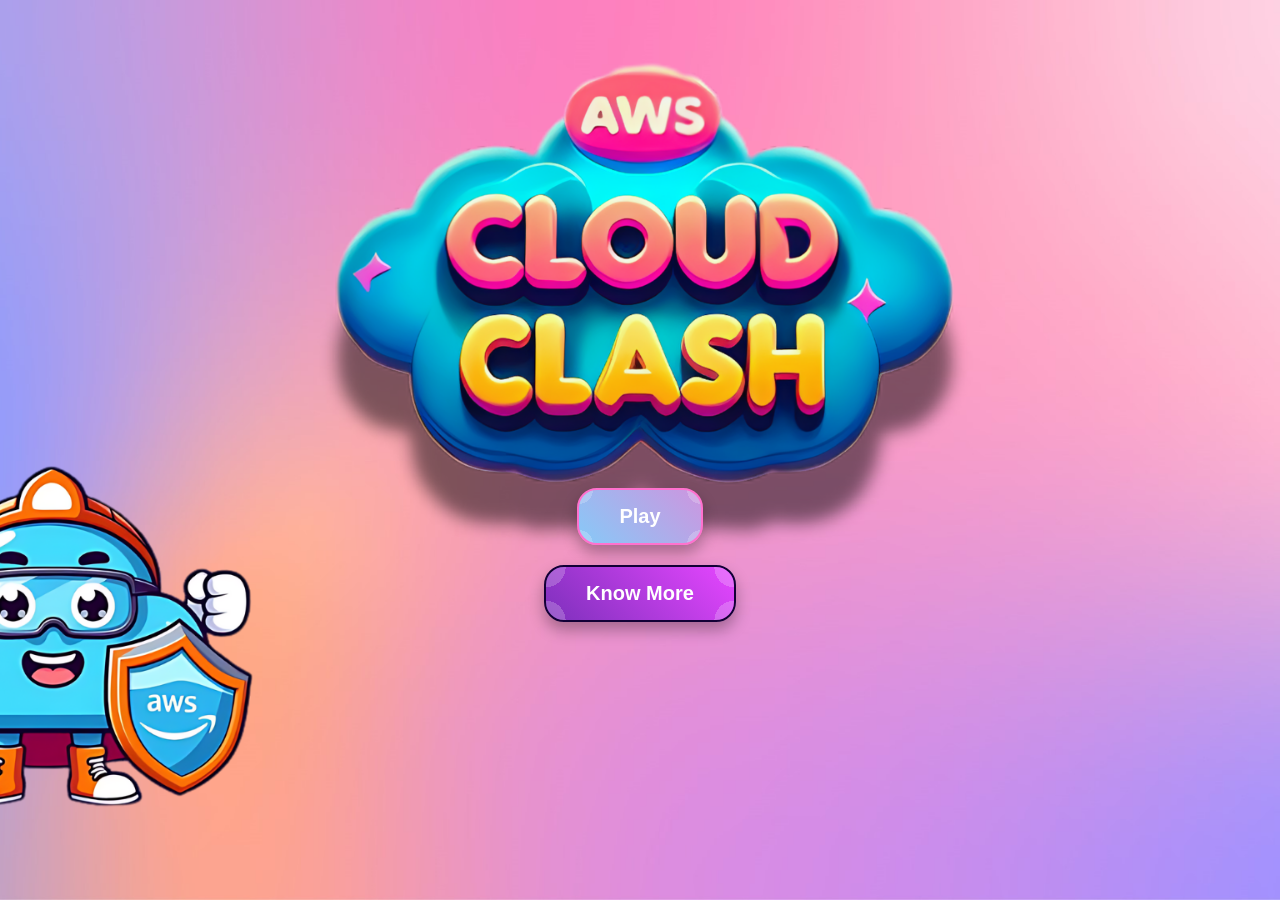
==== index.html @ 1f1db11d "Initial commit: AWS Candy Crush game" ====
<!DOCTYPE html>
<html lang="en">
<head>
    <meta charset="UTF-8">
    <meta name="viewport" content="width=device-width, initial-scale=1.0">
    <title>Candy Crush Saga</title>
    <link rel="stylesheet" href="main.css">
</head>

<body>
    <div class="container">
        <div class="buttons">
            <button id="playButton">
                Play
                <div class="sparkles">
                    <div class="sparkle"></div>
                    <div class="sparkle"></div>
                    <div class="sparkle"></div>
                    <div class="sparkle"></div>
                    <div class="sparkle"></div>
                    <div class="sparkle"></div>
                    <div class="sparkle"></div>
                    <div class="sparkle"></div>
                    <div class="sparkle"></div>
                    <div class="sparkle"></div>
                </div>
            </button>
        </div>
        <a href="Cloud-into.html">
        <button id="retrieveButton" class="dark-theme">
            Know More
            <div class="sparkles">
                <div class="sparkle"></div>
                <div class="sparkle"></div>
                <div class="sparkle"></div>
                <div class="sparkle"></div>
                <div class="sparkle"></div>
            </div>
        </button>
    </a> 
    </div>
    <script src="main.js"></script>
</body>
</html>
---- main.css ----
body {
    margin: 0;
    padding: 0;
    display: flex;
    justify-content: center;
    align-items: center;
    height: 90vh;
    background: url('./images/Untitled design (1).png') no-repeat center center fixed;
    background-size: cover;
    font-family: 'Arial', sans-serif;
}

.container {
    text-align: center;
}

.buttons {
    margin-top: 300px;
}

button {
    position: relative;
    background: linear-gradient(45deg, #71d9ff, #ff71ce);
    border: 2px solid #ff71ce;
    color: white;
    padding: 15px 40px;
    text-align: center;
    text-decoration: none;
    display: inline-block;
    font-size: 20px;
    margin: 10px 20px;
    cursor: pointer;
    border-radius: 20px;
    font-weight: bold;
    box-shadow: 0 8px 15px rgba(0, 0, 0, 0.3);
    transition: all 0.3s ease;
    overflow: hidden;
    z-index: 0;
    background-size: 200% 200%;
    animation: gradient-shift 5s ease infinite, pulse 2s infinite;
}

button:before {
    content: '';
    position: absolute;
    top: -50%;
    left: -50%;
    width: 200%;
    height: 200%;
    background: radial-gradient(circle, rgba(255,255,255,0.3) 20%, transparent 20%);
    background-size: 50% 50%;
    animation: button-glow 3s infinite;
    opacity: 0.7;
    z-index: -1;
}

button:hover {
    background: linear-gradient(45deg, #63c2e7, #e763b7);
    box-shadow: 0 12px 20px rgba(0, 0, 0, 0.3);
}

button:active {
    background: linear-gradient(45deg, #5ab6d5, #d55aad);
    box-shadow: 0 4px 6px rgba(0, 0, 0, 0.3);
    transform: translateY(2px);
}

@keyframes button-glow {
    0% {
        transform: translate(-50%, -50%) scale(1);
    }
    50% {
        transform: translate(-50%, -50%) scale(1.5);
    }
    100% {
        transform: translate(-50%, -50%) scale(1);
    }
}

@keyframes gradient-shift {
    0% {
        background-position: 0% 50%;
    }
    50% {
        background-position: 100% 50%;
    }
    100% {
        background-position: 0% 50%;
    }
}

@keyframes pulse {
    0% {
        transform: scale(1);
    }
    50% {
        transform: scale(1.05);
    }
    100% {
        transform: scale(1);
    }
}

@keyframes sparkle {
    0% {
        opacity: 0;
        transform: translate(0, 0) scale(0);
    }
    50% {
        opacity: 1;
        transform: translate(5px, 5px) scale(1);
    }
    100% {
        opacity: 0;
        transform: translate(10px, 10px) scale(0);
    }
}

button .sparkles {
    position: absolute;
    top: 0;
    left: 0;
    width: 100%;
    height: 100%;
    pointer-events: none;
    overflow: hidden;
}

button .sparkle {
    position: absolute;
    width: 5px;
    height: 5px;
    background: white;
    border-radius: 50%;
    opacity: 0;
    animation: sparkle 2s infinite;
}

button .sparkle:nth-child(1) {
    top: 20%;
    left: 25%;
    animation-delay: 0s;
}

button .sparkle:nth-child(2) {
    top: 50%;
    left: 50%;
    animation-delay: 0.2s;
}

button .sparkle:nth-child(3) {
    top: 75%;
    left: 75%;
    animation-delay: 0.4s;
}

button .sparkle:nth-child(4) {
    top: 30%;
    left: 70%;
    animation-delay: 0.6s;
}

button .sparkle:nth-child(5) {
    top: 60%;
    left: 20%;
    animation-delay: 0.8s;
}

button .sparkle:nth-child(6) {
    top: 15%;
    left: 80%;
    animation-delay: 1s;
}

button .sparkle:nth-child(7) {
    top: 85%;
    left: 40%;
    animation-delay: 1.2s;
}

button .sparkle:nth-child(8) {
    top: 40%;
    left: 90%;
    animation-delay: 1.4s;
}

button .sparkle:nth-child(9) {
    top: 65%;
    left: 10%;
    animation-delay: 1.6s;
}

button .sparkle:nth-child(10) {
    top: 10%;
    left: 50%;
    animation-delay: 1.8s;
}

/* Dark theme styles for the retrieve button */
#retrieveButton.dark-theme {
    background: linear-gradient(45deg, #7d30bc, #e646ff); /* Darker gradient */
    border: 2px solid #120036; /* Darker border */
}

#retrieveButton.dark-theme:hover {
    background: linear-gradient(45deg, #7424c9, #a925ab); /* Darker hover gradient */
}

#retrieveButton.dark-theme:active {
    background: linear-gradient(45deg, #65009c, #cd16d6); /* Darker active gradient */
}
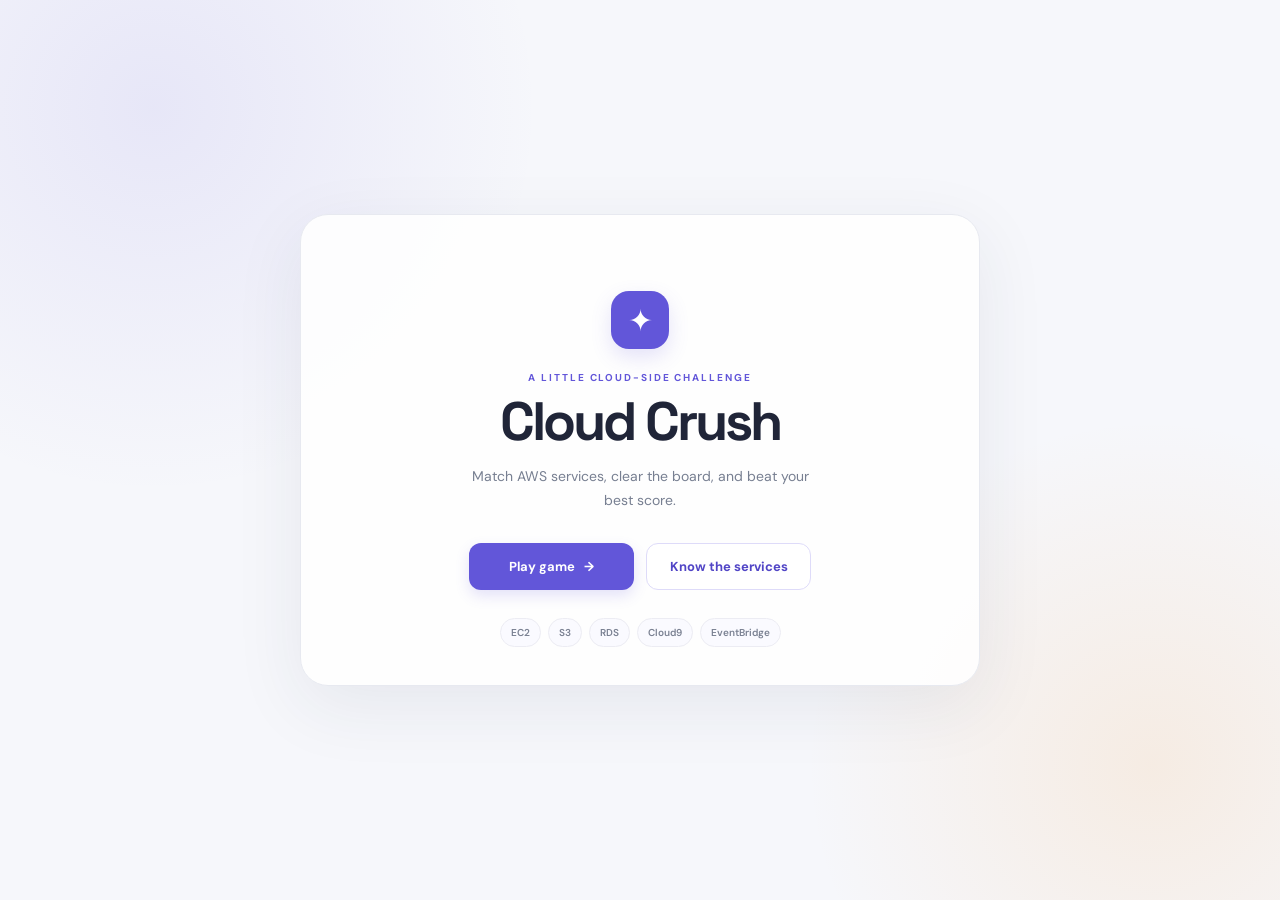
==== commit 71e13282: "Polished UI + Game Dynamics" ====
--- a/index.html
+++ b/index.html
@@ -1,44 +1,22 @@
 <!DOCTYPE html>
 <html lang="en">
 <head>
-    <meta charset="UTF-8">
-    <meta name="viewport" content="width=device-width, initial-scale=1.0">
-    <title>Candy Crush Saga</title>
-    <link rel="stylesheet" href="main.css">
+  <meta charset="UTF-8">
+  <meta name="viewport" content="width=device-width, initial-scale=1.0">
+  <meta name="theme-color" content="#f6f7fb">
+  <title>AWS Candy Crush — Cloud Crush</title>
+  <link rel="stylesheet" href="main.css">
 </head>
-
 <body>
-    <div class="container">
-        <div class="buttons">
-            <button id="playButton">
-                Play
-                <div class="sparkles">
-                    <div class="sparkle"></div>
-                    <div class="sparkle"></div>
-                    <div class="sparkle"></div>
-                    <div class="sparkle"></div>
-                    <div class="sparkle"></div>
-                    <div class="sparkle"></div>
-                    <div class="sparkle"></div>
-                    <div class="sparkle"></div>
-                    <div class="sparkle"></div>
-                    <div class="sparkle"></div>
-                </div>
-            </button>
-        </div>
-        <a href="Cloud-into.html">
-        <button id="retrieveButton" class="dark-theme">
-            Know More
-            <div class="sparkles">
-                <div class="sparkle"></div>
-                <div class="sparkle"></div>
-                <div class="sparkle"></div>
-                <div class="sparkle"></div>
-                <div class="sparkle"></div>
-            </div>
-        </button>
-    </a> 
+  <main class="container">
+    <p class="eyebrow">A LITTLE CLOUD-SIDE CHALLENGE</p>
+    <h1>Cloud Crush</h1>
+    <p class="intro">Match AWS services, clear the board, and beat your best score.</p>
+    <div class="buttons">
+      <a class="primary-link" href="indexprev.html">Play game <span aria-hidden="true">→</span></a>
+      <a class="secondary-link" href="Cloud-into.html">Know the services</a>
     </div>
-    <script src="main.js"></script>
+    <div class="service-chips" aria-label="Featured services"><span>EC2</span><span>S3</span><span>RDS</span><span>Cloud9</span><span>EventBridge</span></div>
+  </main>
 </body>
 </html>
--- a/main.css
+++ b/main.css
@@ -1,211 +1,17 @@
-body {
-    margin: 0;
-    padding: 0;
-    display: flex;
-    justify-content: center;
-    align-items: center;
-    height: 90vh;
-    background: url('./images/Untitled design (1).png') no-repeat center center fixed;
-    background-size: cover;
-    font-family: 'Arial', sans-serif;
-}
-
-.container {
-    text-align: center;
-}
-
-.buttons {
-    margin-top: 300px;
-}
-
-button {
-    position: relative;
-    background: linear-gradient(45deg, #71d9ff, #ff71ce);
-    border: 2px solid #ff71ce;
-    color: white;
-    padding: 15px 40px;
-    text-align: center;
-    text-decoration: none;
-    display: inline-block;
-    font-size: 20px;
-    margin: 10px 20px;
-    cursor: pointer;
-    border-radius: 20px;
-    font-weight: bold;
-    box-shadow: 0 8px 15px rgba(0, 0, 0, 0.3);
-    transition: all 0.3s ease;
-    overflow: hidden;
-    z-index: 0;
-    background-size: 200% 200%;
-    animation: gradient-shift 5s ease infinite, pulse 2s infinite;
-}
-
-button:before {
-    content: '';
-    position: absolute;
-    top: -50%;
-    left: -50%;
-    width: 200%;
-    height: 200%;
-    background: radial-gradient(circle, rgba(255,255,255,0.3) 20%, transparent 20%);
-    background-size: 50% 50%;
-    animation: button-glow 3s infinite;
-    opacity: 0.7;
-    z-index: -1;
-}
-
-button:hover {
-    background: linear-gradient(45deg, #63c2e7, #e763b7);
-    box-shadow: 0 12px 20px rgba(0, 0, 0, 0.3);
-}
-
-button:active {
-    background: linear-gradient(45deg, #5ab6d5, #d55aad);
-    box-shadow: 0 4px 6px rgba(0, 0, 0, 0.3);
-    transform: translateY(2px);
-}
-
-@keyframes button-glow {
-    0% {
-        transform: translate(-50%, -50%) scale(1);
-    }
-    50% {
-        transform: translate(-50%, -50%) scale(1.5);
-    }
-    100% {
-        transform: translate(-50%, -50%) scale(1);
-    }
-}
-
-@keyframes gradient-shift {
-    0% {
-        background-position: 0% 50%;
-    }
-    50% {
-        background-position: 100% 50%;
-    }
-    100% {
-        background-position: 0% 50%;
-    }
-}
-
-@keyframes pulse {
-    0% {
-        transform: scale(1);
-    }
-    50% {
-        transform: scale(1.05);
-    }
-    100% {
-        transform: scale(1);
-    }
-}
-
-@keyframes sparkle {
-    0% {
-        opacity: 0;
-        transform: translate(0, 0) scale(0);
-    }
-    50% {
-        opacity: 1;
-        transform: translate(5px, 5px) scale(1);
-    }
-    100% {
-        opacity: 0;
-        transform: translate(10px, 10px) scale(0);
-    }
-}
-
-button .sparkles {
-    position: absolute;
-    top: 0;
-    left: 0;
-    width: 100%;
-    height: 100%;
-    pointer-events: none;
-    overflow: hidden;
-}
-
-button .sparkle {
-    position: absolute;
-    width: 5px;
-    height: 5px;
-    background: white;
-    border-radius: 50%;
-    opacity: 0;
-    animation: sparkle 2s infinite;
-}
-
-button .sparkle:nth-child(1) {
-    top: 20%;
-    left: 25%;
-    animation-delay: 0s;
-}
-
-button .sparkle:nth-child(2) {
-    top: 50%;
-    left: 50%;
-    animation-delay: 0.2s;
-}
-
-button .sparkle:nth-child(3) {
-    top: 75%;
-    left: 75%;
-    animation-delay: 0.4s;
-}
-
-button .sparkle:nth-child(4) {
-    top: 30%;
-    left: 70%;
-    animation-delay: 0.6s;
-}
-
-button .sparkle:nth-child(5) {
-    top: 60%;
-    left: 20%;
-    animation-delay: 0.8s;
-}
-
-button .sparkle:nth-child(6) {
-    top: 15%;
-    left: 80%;
-    animation-delay: 1s;
-}
-
-button .sparkle:nth-child(7) {
-    top: 85%;
-    left: 40%;
-    animation-delay: 1.2s;
-}
-
-button .sparkle:nth-child(8) {
-    top: 40%;
-    left: 90%;
-    animation-delay: 1.4s;
-}
-
-button .sparkle:nth-child(9) {
-    top: 65%;
-    left: 10%;
-    animation-delay: 1.6s;
-}
-
-button .sparkle:nth-child(10) {
-    top: 10%;
-    left: 50%;
-    animation-delay: 1.8s;
-}
-
-/* Dark theme styles for the retrieve button */
-#retrieveButton.dark-theme {
-    background: linear-gradient(45deg, #7d30bc, #e646ff); /* Darker gradient */
-    border: 2px solid #120036; /* Darker border */
-}
-
-#retrieveButton.dark-theme:hover {
-    background: linear-gradient(45deg, #7424c9, #a925ab); /* Darker hover gradient */
-}
-
-#retrieveButton.dark-theme:active {
-    background: linear-gradient(45deg, #65009c, #cd16d6); /* Darker active gradient */
-}
+@import url('https://fonts.googleapis.com/css2?family=DM+Sans:wght@400;500;600;700&family=Space+Grotesk:wght@500;600;700&display=swap');
+* { box-sizing: border-box; }
+body { margin: 0; min-height: 100vh; padding: 22px; display: grid; place-items: center; color: #202538; font-family: 'DM Sans',Arial,sans-serif; background: #f6f7fb; background-image: radial-gradient(circle at 12% 12%,rgba(98,86,217,.10),transparent 28%),radial-gradient(circle at 90% 85%,rgba(243,154,53,.12),transparent 25%); }
+.container { position: relative; overflow: hidden; width: min(100%,680px); padding: clamp(36px,8vw,76px) 24px 38px; text-align: center; border: 1px solid #e7e9f0; border-radius: 28px; background: rgba(255,255,255,.88); box-shadow: 0 20px 70px rgba(39,45,76,.08); }
+.container::before { content: '✦'; display: grid; place-items: center; width: 58px; height: 58px; margin: 0 auto 22px; border-radius: 18px; color: white; background: #6256d9; font-size: 30px; box-shadow: 0 8px 20px #6256d92b; }
+.eyebrow { margin: 0 0 9px; color: #6256d9; font-size: 10px; font-weight: 700; letter-spacing: .19em; }
+h1 { margin: 0; font: 700 clamp(36px,8vw,54px)/1.08 'Space Grotesk',sans-serif; letter-spacing: -.055em; }
+.intro { max-width: 360px; margin: 14px auto 0; color: #777f91; font-size: 14px; line-height: 1.7; }
+.buttons { display: flex; flex-wrap: wrap; justify-content: center; gap: 12px; margin: 30px 0 28px; }
+.buttons a { display: inline-flex; align-items: center; justify-content: center; gap: 9px; min-width: 165px; padding: 14px 20px; border: 1px solid transparent; border-radius: 12px; text-decoration: none; font-size: 13px; font-weight: 700; transition: transform .16s ease,background .16s ease,box-shadow .16s ease; }
+.primary-link { color: white; background: #6256d9; box-shadow: 0 6px 14px #6256d92b; }
+.primary-link:hover { transform: translateY(-2px); background: #5145c6; box-shadow: 0 10px 20px #6256d936; }
+.secondary-link { color: #5145c6; background: white; border-color: #dedbf9 !important; }
+.secondary-link:hover { transform: translateY(-2px); background: #f7f5ff; }
+.service-chips { display: flex; flex-wrap: wrap; justify-content: center; gap: 7px; }
+.service-chips span { padding: 7px 10px; border: 1px solid #ececf3; border-radius: 99px; color: #7a8192; background: #fafaff; font-size: 10px; font-weight: 600; }
+@media (max-width: 440px) { body { padding: 14px; } .container { padding: 38px 17px 26px; border-radius: 22px; } .buttons { flex-direction: column; margin: 24px 0; } .buttons a { width: 100%; } }
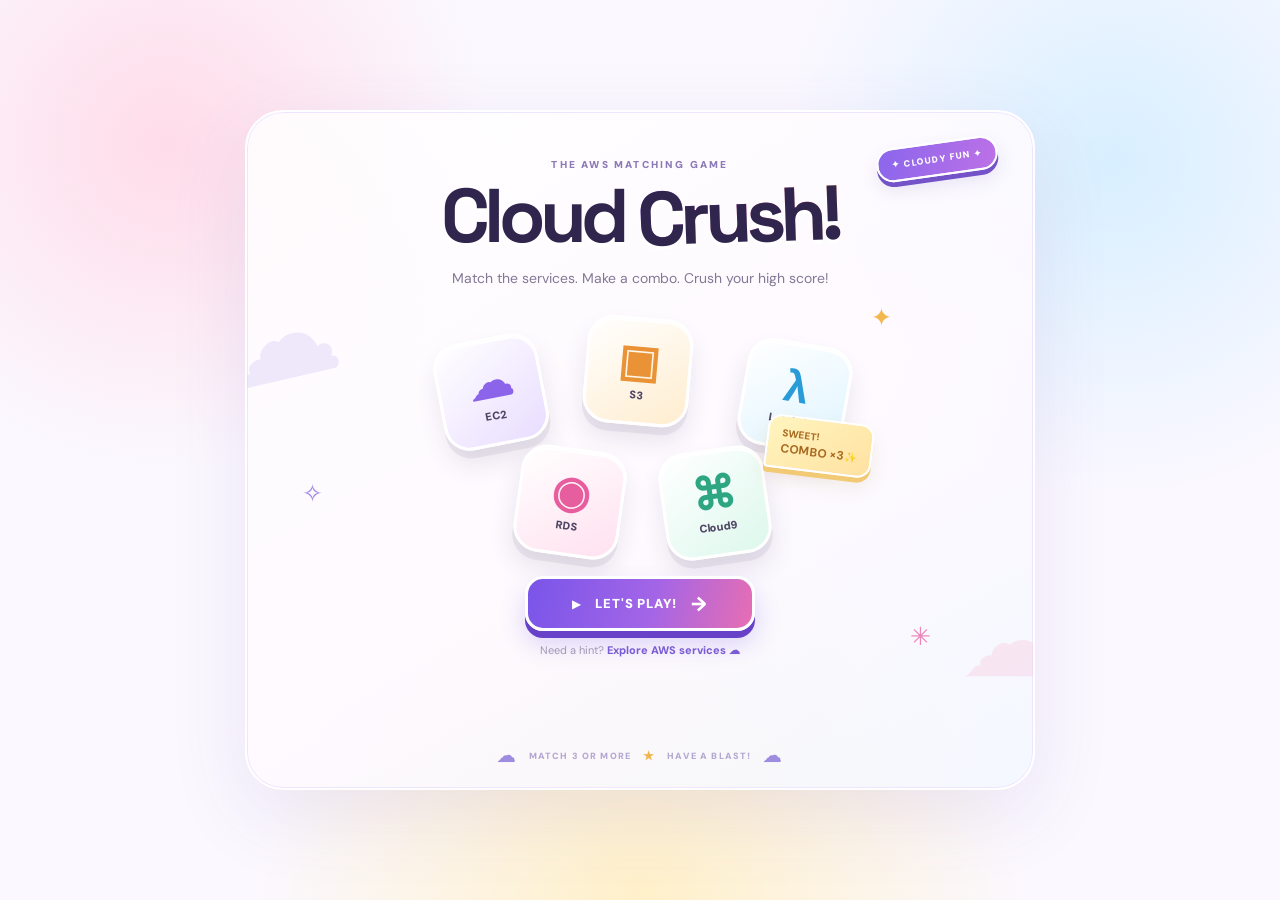
==== commit ece140f9: "Final changes" ====
--- a/index.html
+++ b/index.html
@@ -3,20 +3,48 @@
 <head>
   <meta charset="UTF-8">
   <meta name="viewport" content="width=device-width, initial-scale=1.0">
-  <meta name="theme-color" content="#f6f7fb">
-  <title>AWS Candy Crush — Cloud Crush</title>
+  <meta name="theme-color" content="#fff5fb">
+  <title>Cloud Crush — AWS Match Game</title>
   <link rel="stylesheet" href="main.css">
 </head>
-<body>
-  <main class="container">
-    <p class="eyebrow">A LITTLE CLOUD-SIDE CHALLENGE</p>
-    <h1>Cloud Crush</h1>
-    <p class="intro">Match AWS services, clear the board, and beat your best score.</p>
-    <div class="buttons">
-      <a class="primary-link" href="indexprev.html">Play game <span aria-hidden="true">→</span></a>
-      <a class="secondary-link" href="Cloud-into.html">Know the services</a>
+<body class="landing-page">
+  <main class="arcade">
+    <div class="cloud cloud-one" aria-hidden="true">☁</div>
+    <div class="cloud cloud-two" aria-hidden="true">☁</div>
+    <div class="sparkle sparkle-one" aria-hidden="true">✦</div>
+    <div class="sparkle sparkle-two" aria-hidden="true">✧</div>
+    <div class="sparkle sparkle-three" aria-hidden="true">✳</div>
+
+    <div class="game-sticker sticker-top">✦ CLOUDY FUN ✦</div>
+    <p class="mini-kicker">THE AWS MATCHING GAME</p>
+    <h1>Cloud <span>Crush!</span></h1>
+    <p class="tagline">Match the services. Make a combo. Crush your high score!</p>
+
+    <section class="tile-playground" aria-label="Colourful preview of game tiles">
+      <div class="play-tile tile-ec2"><span>☁</span><small>EC2</small></div>
+      <div class="play-tile tile-s3"><span>▣</span><small>S3</small></div>
+      <div class="play-tile tile-lambda"><span>λ</span><small>Lambda</small></div>
+      <div class="play-tile tile-rds"><span>◉</span><small>RDS</small></div>
+      <div class="play-tile tile-cloud9"><span>⌘</span><small>Cloud9</small></div>
+      <div class="combo-sticker">SWEET!<br><strong>COMBO ×3</strong> ✨</div>
+    </section>
+
+    <div class="action-area">
+      <a class="play-button" href="indexprev.html">
+        <span class="play-icon" aria-hidden="true">▶</span>
+        LET'S PLAY!
+        <span class="play-arrow" aria-hidden="true">→</span>
+      </a>
+      <a class="learn-link" href="Cloud-into.html">Need a hint? <span>Explore AWS services ☁</span></a>
     </div>
-    <div class="service-chips" aria-label="Featured services"><span>EC2</span><span>S3</span><span>RDS</span><span>Cloud9</span><span>EventBridge</span></div>
+
+    <div class="bottom-doodle" aria-hidden="true">
+      <span class="doodle-cloud">☁</span>
+      <span class="doodle-text">MATCH 3 OR MORE</span>
+      <span class="doodle-star">★</span>
+      <span class="doodle-text">HAVE A BLAST!</span>
+      <span class="doodle-cloud">☁</span>
+    </div>
   </main>
 </body>
 </html>
--- a/main.css
+++ b/main.css
@@ -1,17 +1,499 @@
-@import url('https://fonts.googleapis.com/css2?family=DM+Sans:wght@400;500;600;700&family=Space+Grotesk:wght@500;600;700&display=swap');
-* { box-sizing: border-box; }
-body { margin: 0; min-height: 100vh; padding: 22px; display: grid; place-items: center; color: #202538; font-family: 'DM Sans',Arial,sans-serif; background: #f6f7fb; background-image: radial-gradient(circle at 12% 12%,rgba(98,86,217,.10),transparent 28%),radial-gradient(circle at 90% 85%,rgba(243,154,53,.12),transparent 25%); }
-.container { position: relative; overflow: hidden; width: min(100%,680px); padding: clamp(36px,8vw,76px) 24px 38px; text-align: center; border: 1px solid #e7e9f0; border-radius: 28px; background: rgba(255,255,255,.88); box-shadow: 0 20px 70px rgba(39,45,76,.08); }
-.container::before { content: '✦'; display: grid; place-items: center; width: 58px; height: 58px; margin: 0 auto 22px; border-radius: 18px; color: white; background: #6256d9; font-size: 30px; box-shadow: 0 8px 20px #6256d92b; }
-.eyebrow { margin: 0 0 9px; color: #6256d9; font-size: 10px; font-weight: 700; letter-spacing: .19em; }
-h1 { margin: 0; font: 700 clamp(36px,8vw,54px)/1.08 'Space Grotesk',sans-serif; letter-spacing: -.055em; }
-.intro { max-width: 360px; margin: 14px auto 0; color: #777f91; font-size: 14px; line-height: 1.7; }
-.buttons { display: flex; flex-wrap: wrap; justify-content: center; gap: 12px; margin: 30px 0 28px; }
-.buttons a { display: inline-flex; align-items: center; justify-content: center; gap: 9px; min-width: 165px; padding: 14px 20px; border: 1px solid transparent; border-radius: 12px; text-decoration: none; font-size: 13px; font-weight: 700; transition: transform .16s ease,background .16s ease,box-shadow .16s ease; }
-.primary-link { color: white; background: #6256d9; box-shadow: 0 6px 14px #6256d92b; }
-.primary-link:hover { transform: translateY(-2px); background: #5145c6; box-shadow: 0 10px 20px #6256d936; }
-.secondary-link { color: #5145c6; background: white; border-color: #dedbf9 !important; }
-.secondary-link:hover { transform: translateY(-2px); background: #f7f5ff; }
-.service-chips { display: flex; flex-wrap: wrap; justify-content: center; gap: 7px; }
-.service-chips span { padding: 7px 10px; border: 1px solid #ececf3; border-radius: 99px; color: #7a8192; background: #fafaff; font-size: 10px; font-weight: 600; }
-@media (max-width: 440px) { body { padding: 14px; } .container { padding: 38px 17px 26px; border-radius: 22px; } .buttons { flex-direction: column; margin: 24px 0; } .buttons a { width: 100%; } }
+@import url('https://fonts.googleapis.com/css2?family=DM+Sans:wght@500;600;700;800;900&family=Space+Grotesk:wght@600;700&display=swap');
+
+:root {
+    --ink: #30254d;
+    --purple: #7955e9;
+    --pink: #ff72b6;
+    --orange: #ffad55;
+    --blue: #58b8f5;
+    --green: #56cda9;
+}
+
+* {
+    box-sizing: border-box;
+}
+
+body.landing-page {
+    margin: 0;
+    min-height: 100vh;
+    display: grid;
+    place-items: center;
+    overflow-x: hidden;
+    padding: 22px;
+    color: var(--ink);
+    font-family: 'DM Sans', Arial, sans-serif;
+    background:
+        radial-gradient(circle at 13% 16%, #ffdce9 0, transparent 24%),
+        radial-gradient(circle at 87% 18%, #d8efff 0, transparent 25%),
+        radial-gradient(circle at 50% 100%, #fff0c9 0, transparent 35%),
+        #fbf8ff;
+}
+
+.arcade {
+    position: relative;
+    isolation: isolate;
+    display: flex;
+    flex-direction: column;
+    align-items: center;
+    width: min(790px, 100%);
+    min-height: 680px;
+    padding: 32px 28px 20px;
+    overflow: hidden;
+    border: 2px solid #fff;
+    border-radius: 38px;
+    background: linear-gradient(150deg, #ffffffdc, #fffaffd9 55%, #f3f8ffdc);
+    box-shadow: 0 24px 80px #654da21c, inset 0 0 0 1px #eee6ff;
+}
+
+.mini-kicker {
+    z-index: 1;
+    margin: 14px 0 7px;
+    color: #8d7ab9;
+    font-size: 10px;
+    font-weight: 900;
+    letter-spacing: .22em;
+}
+
+h1 {
+    z-index: 1;
+    margin: 0;
+    font: 900 clamp(48px, 8vw, 76px)/1 'Space Grotesk', sans-serif;
+    letter-spacing: -.075em;
+    text-align: center;
+    text-shadow: 0 4px 0 #ffffff;
+}
+
+h1 span {
+    display: inline-block;
+    /* color: ; */
+    background: linear-gradient(100deg, #8056eb, #e965ad 57%, #f5a344);
+    background-clip: text;
+    -webkit-background-clip: text;
+    transform: rotate(-2deg);
+}
+
+.tagline {
+    z-index: 1;
+    max-width: 440px;
+    margin: 13px 0 0;
+    color: #827895;
+    font-size: 14px;
+    line-height: 1.6;
+    text-align: center;
+}
+
+.game-sticker {
+    position: absolute;
+    z-index: 2;
+    padding: 9px 13px;
+    border: 2px solid #fff;
+    border-radius: 999px;
+    color: #fff;
+    background: linear-gradient(110deg, #8a66ec, #bd71e6);
+    box-shadow: 0 5px 0 #7453c8, 0 9px 18px #6c50a222;
+    font-size: 9px;
+    font-weight: 900;
+    letter-spacing: .13em;
+    transform: rotate(-8deg);
+}
+
+.sticker-top {
+    top: 30px;
+    right: 35px;
+}
+
+.tile-playground {
+    position: relative;
+    width: min(490px, 100%);
+    height: 270px;
+    margin: 13px 0 3px;
+}
+
+.play-tile {
+    position: absolute;
+    display: flex;
+    flex-direction: column;
+    align-items: center;
+    justify-content: center;
+    gap: 4px;
+    width: 106px;
+    height: 108px;
+    border: 3px solid #fff;
+    border-radius: 26px;
+    box-shadow: 0 8px 0 #33234b12, 0 15px 25px #44305d1b, inset 0 2px 0 #ffffff;
+    animation: bob 3.4s ease-in-out infinite;
+    transition: transform .2s ease, box-shadow .2s ease;
+}
+
+.play-tile:hover {
+    box-shadow: 0 5px 0 #33234b12, 0 8px 16px #44305d20;
+}
+
+.play-tile span {
+    font-size: 44px;
+    font-weight: 900;
+    line-height: 1;
+}
+
+.play-tile small {
+    color: #504766;
+    font-size: 11px;
+    font-weight: 900;
+}
+
+.tile-ec2 {
+    top: 36px;
+    left: 43px;
+    color: #8b64e9;
+    background: linear-gradient(145deg, #fff, #e9ddff);
+    transform: rotate(-11deg);
+}
+
+.tile-s3 {
+    top: 15px;
+    left: 190px;
+    color: #e99336;
+    background: linear-gradient(145deg, #fff, #ffedcf);
+    transform: rotate(5deg);
+    animation-delay: -.8s;
+}
+
+.tile-lambda {
+    top: 40px;
+    right: 37px;
+    color: #299bd7;
+    background: linear-gradient(145deg, #fff, #dff4ff);
+    transform: rotate(10deg);
+    animation-delay: -1.3s;
+}
+
+.tile-rds {
+    bottom: 16px;
+    left: 122px;
+    color: #e65e9e;
+    background: linear-gradient(145deg, #fff, #ffe1ef);
+    transform: rotate(8deg);
+    animation-delay: -1.8s;
+}
+
+.tile-cloud9 {
+    right: 117px;
+    bottom: 15px;
+    color: #2ea681;
+    background: linear-gradient(145deg, #fff, #ddf8ed);
+    transform: rotate(-8deg);
+    animation-delay: -.4s;
+}
+
+.combo-sticker {
+    position: absolute;
+    z-index: 3;
+    right: 12px;
+    bottom: 100px;
+    padding: 10px 13px;
+    border: 2px solid #fff;
+    border-radius: 14px 14px 14px 4px;
+    color: #a86a20;
+    background: linear-gradient(140deg, #fff5bf, #ffe1a1);
+    box-shadow: 0 5px 0 #f2ca75, 0 10px 20px #a4771b1c;
+    font-size: 10px;
+    font-weight: 800;
+    line-height: 1.35;
+    transform: rotate(7deg);
+}
+
+.combo-sticker strong {
+    font-size: 12px;
+}
+
+.action-area {
+    z-index: 2;
+    display: flex;
+    flex-direction: column;
+    align-items: center;
+    gap: 12px;
+    margin-top: 1px;
+}
+
+.play-button {
+    display: inline-flex;
+    align-items: center;
+    justify-content: center;
+    gap: 14px;
+    min-width: 230px;
+    padding: 16px 23px;
+    border: 3px solid #fff;
+    border-radius: 18px;
+    color: #fff;
+    background: linear-gradient(105deg, #7955e9, #a365e7 55%, #e76eb2);
+    box-shadow: 0 7px 0 #6742c9, 0 13px 25px #7955e93d;
+    text-decoration: none;
+    font-size: 13px;
+    font-weight: 900;
+    letter-spacing: .07em;
+    transition: transform .18s ease, box-shadow .18s ease, filter .18s ease;
+}
+
+.play-button:hover {
+    transform: translateY(-4px) scale(1.025);
+    box-shadow: 0 10px 0 #6742c9, 0 18px 28px #7955e946;
+    filter: saturate(1.1);
+}
+
+.play-button:active {
+    transform: translateY(3px);
+    box-shadow: 0 3px 0 #6742c9, 0 7px 14px #7955e92b;
+}
+
+.play-icon {
+    font-size: 11px;
+}
+
+.play-arrow {
+    font-size: 20px;
+    line-height: 12px;
+}
+
+.learn-link {
+    color: #a098b5;
+    font-size: 11px;
+    text-decoration: none;
+}
+
+.learn-link span {
+    color: #7a5bd6;
+    font-weight: 800;
+}
+
+.learn-link:hover span {
+    text-decoration: underline;
+}
+
+.bottom-doodle {
+    z-index: 1;
+    display: flex;
+    align-items: center;
+    justify-content: center;
+    gap: 12px;
+    width: 100%;
+    margin-top: auto;
+    padding-top: 18px;
+    color: #b4a9d2;
+    font-size: 9px;
+    font-weight: 900;
+    letter-spacing: .13em;
+}
+
+.doodle-cloud {
+    color: #9d8ce0;
+    font-size: 18px;
+}
+
+.doodle-star {
+    color: #f1b44d;
+    font-size: 12px;
+}
+
+.cloud,
+.sparkle {
+    position: absolute;
+    pointer-events: none;
+}
+
+.cloud {
+    z-index: -1;
+    color: #d8d0f5;
+    font-size: 120px;
+    opacity: .42;
+}
+
+.cloud-one {
+    top: 22%;
+    left: -29px;
+    transform: rotate(-13deg);
+}
+
+.cloud-two {
+    right: -27px;
+    bottom: 12%;
+    color: #f8cce2;
+    font-size: 100px;
+}
+
+.sparkle {
+    z-index: 1;
+    color: #f4b64e;
+    font-size: 25px;
+    animation: twinkle 2s ease-in-out infinite;
+}
+
+.sparkle-one {
+    top: 28%;
+    right: 18%;
+}
+
+.sparkle-two {
+    top: 54%;
+    left: 7%;
+    color: #a18be9;
+    animation-delay: -.7s;
+}
+
+.sparkle-three {
+    right: 13%;
+    bottom: 20%;
+    color: #ed86bb;
+    animation-delay: -1.2s;
+}
+
+@keyframes bob {
+
+    0%,
+    100% {
+        translate: 0 0;
+    }
+
+    50% {
+        translate: 0 -8px;
+    }
+}
+
+@keyframes twinkle {
+
+    0%,
+    100% {
+        opacity: .45;
+        scale: .85;
+        rotate: 0deg;
+    }
+
+    50% {
+        opacity: 1;
+        scale: 1.18;
+        rotate: 12deg;
+    }
+}
+
+@media (max-width: 600px) {
+    body.landing-page {
+        padding: 12px;
+    }
+
+    .arcade {
+        min-height: 660px;
+        padding: 28px 16px 18px;
+        border-radius: 28px;
+    }
+
+    .sticker-top {
+        top: 17px;
+        right: 13px;
+        font-size: 7px;
+    }
+
+    .mini-kicker {
+        margin-top: 21px;
+        font-size: 8px;
+    }
+
+    h1 {
+        font-size: clamp(45px, 12vw, 63px);
+    }
+
+    .tagline {
+        max-width: 300px;
+        font-size: 12px;
+    }
+
+    .tile-playground {
+        height: 245px;
+        margin-top: 16px;
+    }
+
+    .play-tile {
+        width: 82px;
+        height: 86px;
+        border-radius: 21px;
+    }
+
+    .play-tile span {
+        font-size: 34px;
+    }
+
+    .play-tile small {
+        font-size: 9px;
+    }
+
+    .tile-ec2 {
+        top: 36px;
+        left: 3%;
+    }
+
+    .tile-s3 {
+        top: 12px;
+        left: calc(50% - 41px);
+    }
+
+    .tile-lambda {
+        top: 39px;
+        right: 3%;
+    }
+
+    .tile-rds {
+        bottom: 10px;
+        left: 20%;
+    }
+
+    .tile-cloud9 {
+        bottom: 9px;
+        right: 20%;
+    }
+
+    .combo-sticker {
+        right: 0;
+        bottom: 94px;
+        padding: 7px 9px;
+        font-size: 8px;
+    }
+
+    .combo-sticker strong {
+        font-size: 10px;
+    }
+
+    .bottom-doodle {
+        gap: 7px;
+        font-size: 7px;
+        letter-spacing: .08em;
+    }
+
+    .doodle-cloud {
+        font-size: 14px;
+    }
+}
+
+@media (max-width: 380px) {
+    .arcade {
+        min-height: 630px;
+    }
+
+    .tile-playground {
+        transform: scale(.92);
+        transform-origin: center;
+        margin-top: 0;
+        margin-bottom: -8px;
+    }
+
+    .sticker-top {
+        display: none;
+    }
+}
+
+@media (prefers-reduced-motion: reduce) {
+
+    *,
+    *::before,
+    *::after {
+        animation-duration: .01ms !important;
+        transition-duration: .01ms !important;
+    }
+}
